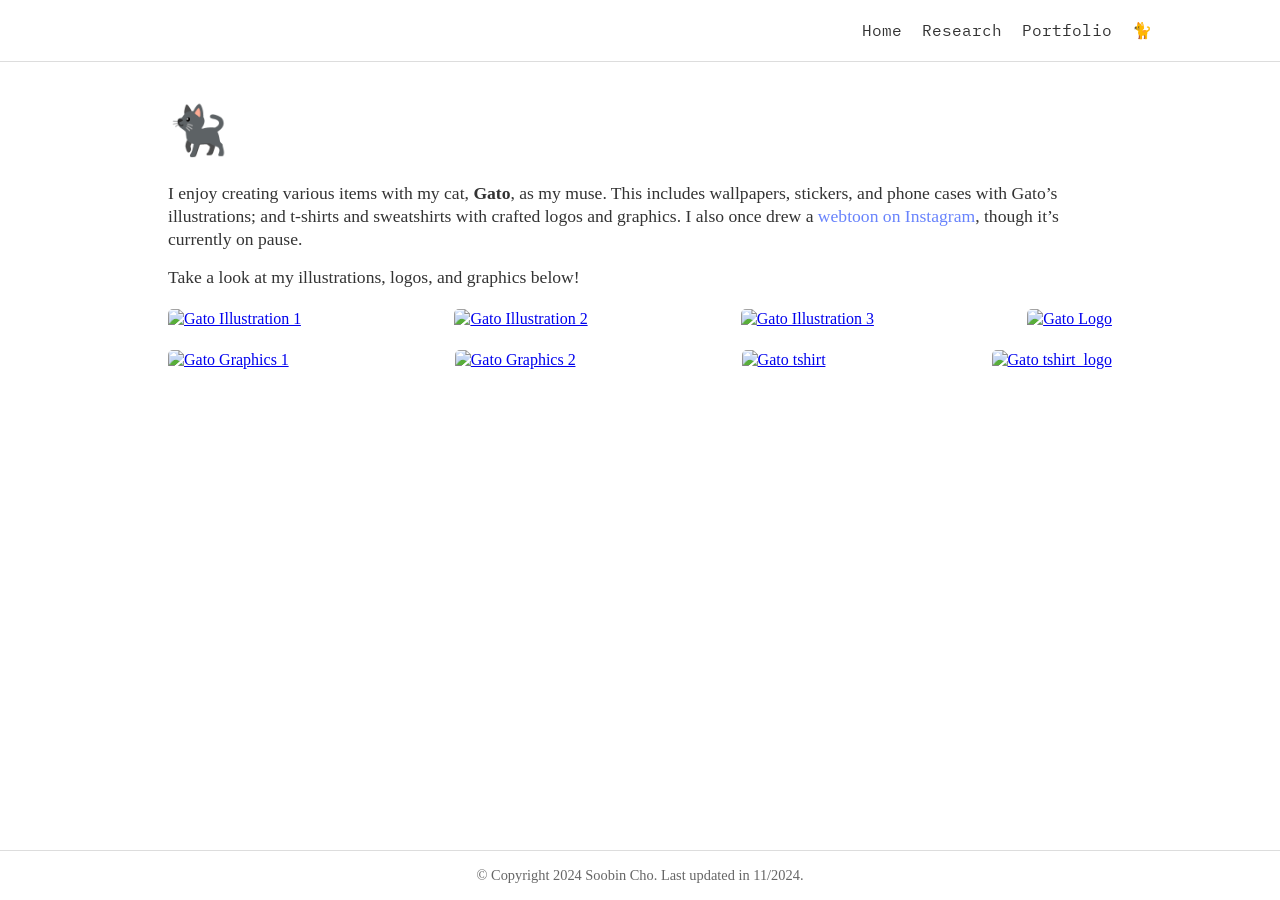
==== gato.html @ 18654264 "Add files via upload" ====
<!DOCTYPE html>

<html lang="en">

<head>
    <meta http-equiv="Content-Type" content="text/html; charset=UTF-8">
    <meta name="viewport" content="width=device-width, initial-scale=1.0">
    <link rel="shortcut icon" href="data:image/svg+xml,<svg xmlns=%22http://www.w3.org/2000/svg%22 viewBox=%220 0 32 32%22><text y=%2228%22 font-size=%2224%22>🐈‍⬛</text></svg>">
    <link href="https://fonts.googleapis.com/css2?family=IBM+Plex+Mono:wght@400;700&display=swap" rel="stylesheet">
    
    <title>Soobin Cho - Gato</title>
    <style>
        /* Reset and body styling */
        * {
            margin: 0;
            padding: 0;
            box-sizing: border-box;
        }

        html, body {
            height: 100%; /* Make sure the body takes the full viewport height */
            display: flex;
            flex-direction: column;
        }
        
        body {
            font-family: message-box;
            background-color: #ffffff;
            color: #333;
            line-height: 1.3;
        }

        /* Navigation Bar Styling */
        .navbar {
            position: fixed;
            top: 0;
            left: 0;
            width: 100%;
            display: flex;
            justify-content: flex-end;
            padding: 20px 10%;
            font-family: 'IBM Plex Mono', monospace;
            font-size: 1em;
            background-color: rgba(255, 255, 255, 0.8);
            border-bottom: 1px solid #ddd;
            z-index: 1000;
        }

        .navbar a {
            color: #6883fc;
            text-decoration: none;
            margin-left: 20px;
        }

        .navbar a:hover {
            text-decoration: underline;
        }

        /* Style for gray links */
        .navbar .gray-link {
            color: #333 !important;
        }

        /* Container for main content */
        .container {
            padding: 100px 10%; /* Matching padding to make the content similar to About page width */
            max-width: 1200px;
            margin: auto;
            flex: 1;
        }

        /* Gato Title and Content */
        .gato-title {
            font-size: 3rem;
            font-weight: bold;
            margin-bottom: 0;
        }

        .content {
            font-size: 1.1em;
            margin-top: 20px;
            line-height: 1.3;
            font-family: message-box;
        }

        .content a {
            color: #6883fc;
            text-decoration: none;
        }

        .content a:hover {
            text-decoration: underline;
        }

        .content p {
            margin-bottom: 15px;
        }

        /* Image row styling */
        .image-row {
            display: flex;
            justify-content: space-between;
            gap: 10px;
            margin-top: 20px;
        }

        .image-row img {
            width: 100%;
            max-width: 200px; /* Adjust based on desired image size */
            height: auto;
            aspect-ratio: 1 / 1; /* Makes sure each image is square */
            border-radius: 5px;
            object-fit: cover;
            cursor: pointer;
        }

        /* Footer styling */
        .footer {
            text-align: center;
            padding: 15px 0;
            font-size: 0.9rem;
            color: #666;
            border-top: 1px solid #ddd;
            margin-top: auto;
        }
    </style>
</head>
<body>

    <!-- Navigation Bar -->
    <nav class="navbar">
        <a href="index.html" class="gray-link">Home</a>
        <a href="research.html" class="gray-link">Research</a>
        <a href="portfolio.html" class="gray-link">Portfolio</a>
        <a href="gato.html">🐈‍</a>
    </nav>

    <div class="container">
        <h1 class="gato-title">🐈‍⬛</h1>
        <div class="content">
            <p>I enjoy creating various items with my cat, <strong>Gato</strong>, as my muse. This includes wallpapers, stickers, and phone cases with Gato’s illustrations; and t-shirts and sweatshirts with crafted logos and graphics. I also once drew a <a href="https://www.instagram.com/chaos.gato?igsh=dWFub2l0azJ3Z2lh&utm_source=qr">webtoon on Instagram</a>, though it’s currently on pause.</p>
            <p>Take a look at my illustrations, logos, and graphics below!</p>
        </div>

        <!-- Image Row -->
        <div class="image-row">
            <a href="img/illustration(1).PNG" target="_blank"><img src="img/illustration(1).PNG" alt="Gato Illustration 1"></a>
            <a href="img/illustration(2).PNG" target="_blank"><img src="img/illustration(2).PNG" alt="Gato Illustration 2"></a>
            <a href="img/illustration(3).PNG" target="_blank"><img src="img/illustration(3).PNG" alt="Gato Illustration 3"></a>
            <a href="img/logo.PNG" target="_blank"><img src="img/logo.PNG" alt="Gato Logo"></a>
        </div>
        <div class="image-row">
            <a href="img/graphics_nospark.PNG" target="_blank"><img src="img/graphics_nospark.PNG" alt="Gato Graphics 1"></a>
            <a href="img/graphics_spark.PNG" target="_blank"><img src="img/graphics_spark.PNG" alt="Gato Graphics 2"></a>
            <a href="img/tshirt.PNG" target="_blank"><img src="img/tshirt.PNG" alt="Gato tshirt"></a>
            <a href="img/tshirt_logo.PNG" target="_blank"><img src="img/tshirt_logo.PNG" alt="Gato tshirt_logo"></a>
        </div>
    </div>

    <!-- Footer -->
    <div class="footer">
        &copy; Copyright 2024 Soobin Cho. Last updated in 11/2024.
    </div>

</body>
</html>
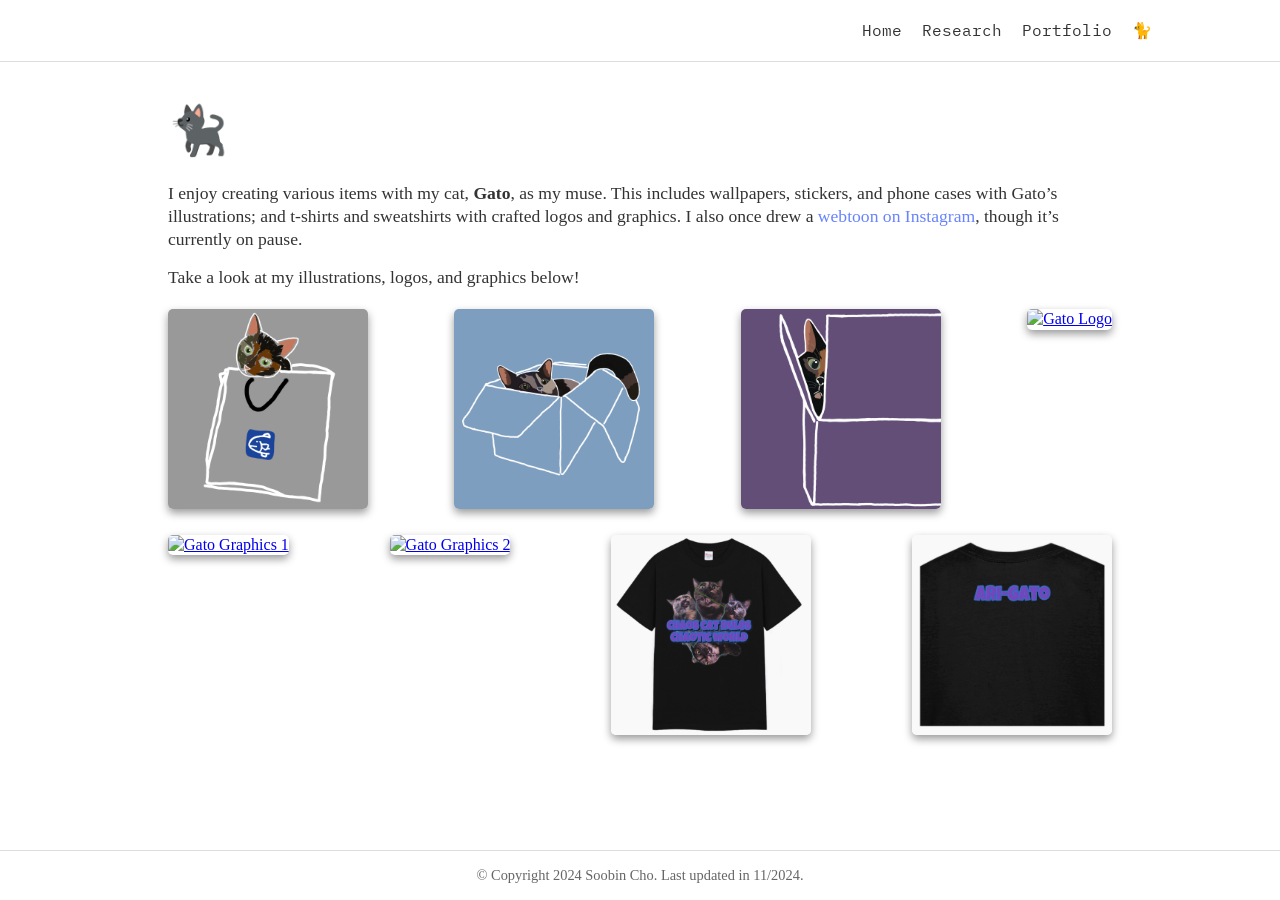
==== commit 3a1bd583: "Update gato.html" ====
--- a/gato.html
+++ b/gato.html
@@ -112,6 +112,7 @@
             border-radius: 5px;
             object-fit: cover;
             cursor: pointer;
+            box-shadow: 0px 4px 8px rgba(0, 0, 0, 0.4);
         }
 
         /* Footer styling */
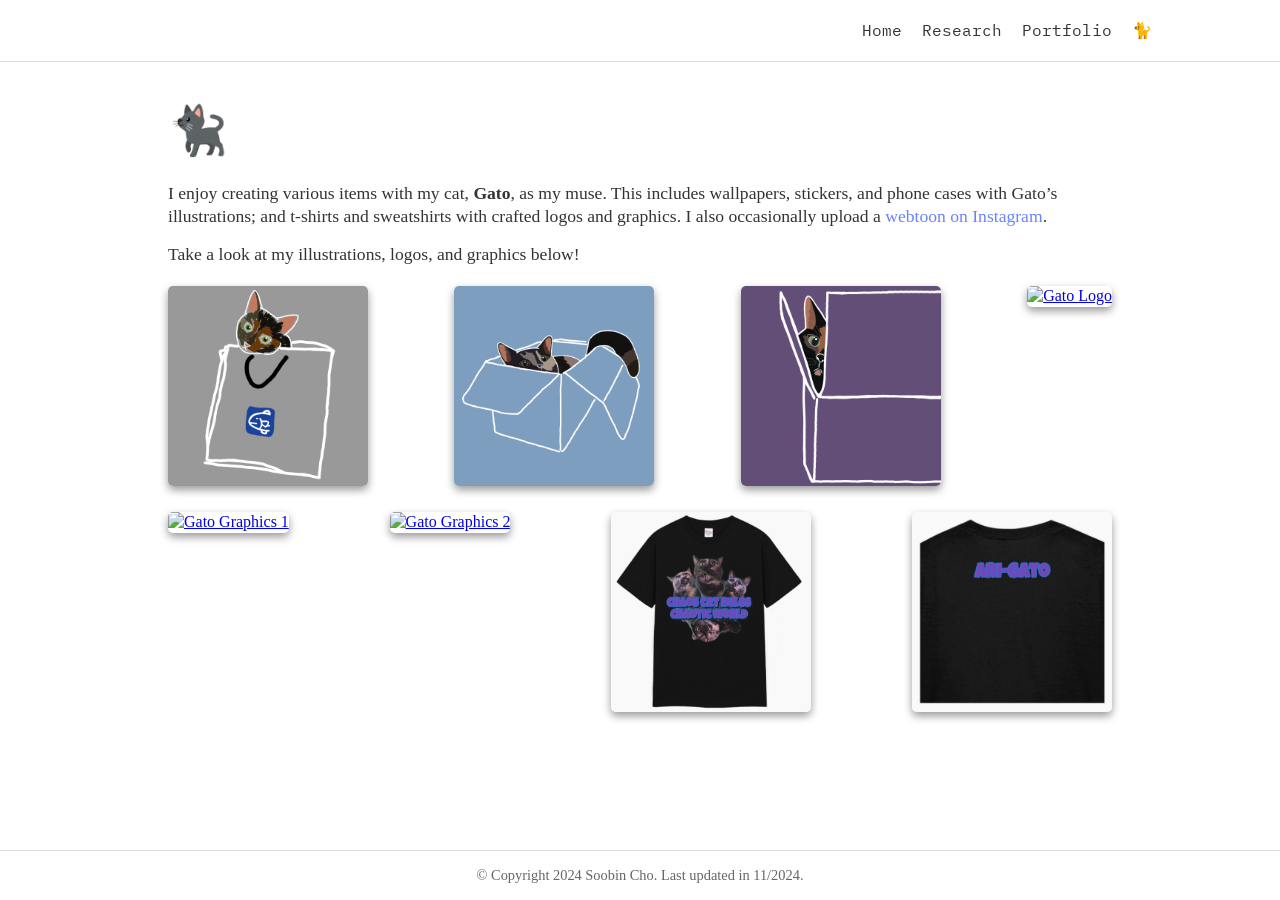
==== commit 680f2e5a: "Update gato.html" ====
--- a/gato.html
+++ b/gato.html
@@ -7,6 +7,16 @@
     <meta name="viewport" content="width=device-width, initial-scale=1.0">
     <link rel="shortcut icon" href="data:image/svg+xml,<svg xmlns=%22http://www.w3.org/2000/svg%22 viewBox=%220 0 32 32%22><text y=%2228%22 font-size=%2224%22>🐈‍⬛</text></svg>">
     <link href="https://fonts.googleapis.com/css2?family=IBM+Plex+Mono:wght@400;700&display=swap" rel="stylesheet">
+
+    <!-- Google tag (gtag.js) -->
+    <script async src="https://www.googletagmanager.com/gtag/js?id=G-E93E698XH8"></script>
+    <script>
+        window.dataLayer = window.dataLayer || [];
+        function gtag(){dataLayer.push(arguments);}
+        gtag('js', new Date());
+
+        gtag('config', 'G-E93E698XH8');
+    </script>
     
     <title>Soobin Cho - Gato</title>
     <style>
@@ -139,7 +149,7 @@
     <div class="container">
         <h1 class="gato-title">🐈‍⬛</h1>
         <div class="content">
-            <p>I enjoy creating various items with my cat, <strong>Gato</strong>, as my muse. This includes wallpapers, stickers, and phone cases with Gato’s illustrations; and t-shirts and sweatshirts with crafted logos and graphics. I also once drew a <a href="https://www.instagram.com/chaos.gato?igsh=dWFub2l0azJ3Z2lh&utm_source=qr">webtoon on Instagram</a>, though it’s currently on pause.</p>
+            <p>I enjoy creating various items with my cat, <strong>Gato</strong>, as my muse. This includes wallpapers, stickers, and phone cases with Gato’s illustrations; and t-shirts and sweatshirts with crafted logos and graphics. I also occasionally upload a <a href="https://www.instagram.com/chaos.gato?igsh=dWFub2l0azJ3Z2lh&utm_source=qr">webtoon on Instagram</a>.</p>
             <p>Take a look at my illustrations, logos, and graphics below!</p>
         </div>
 
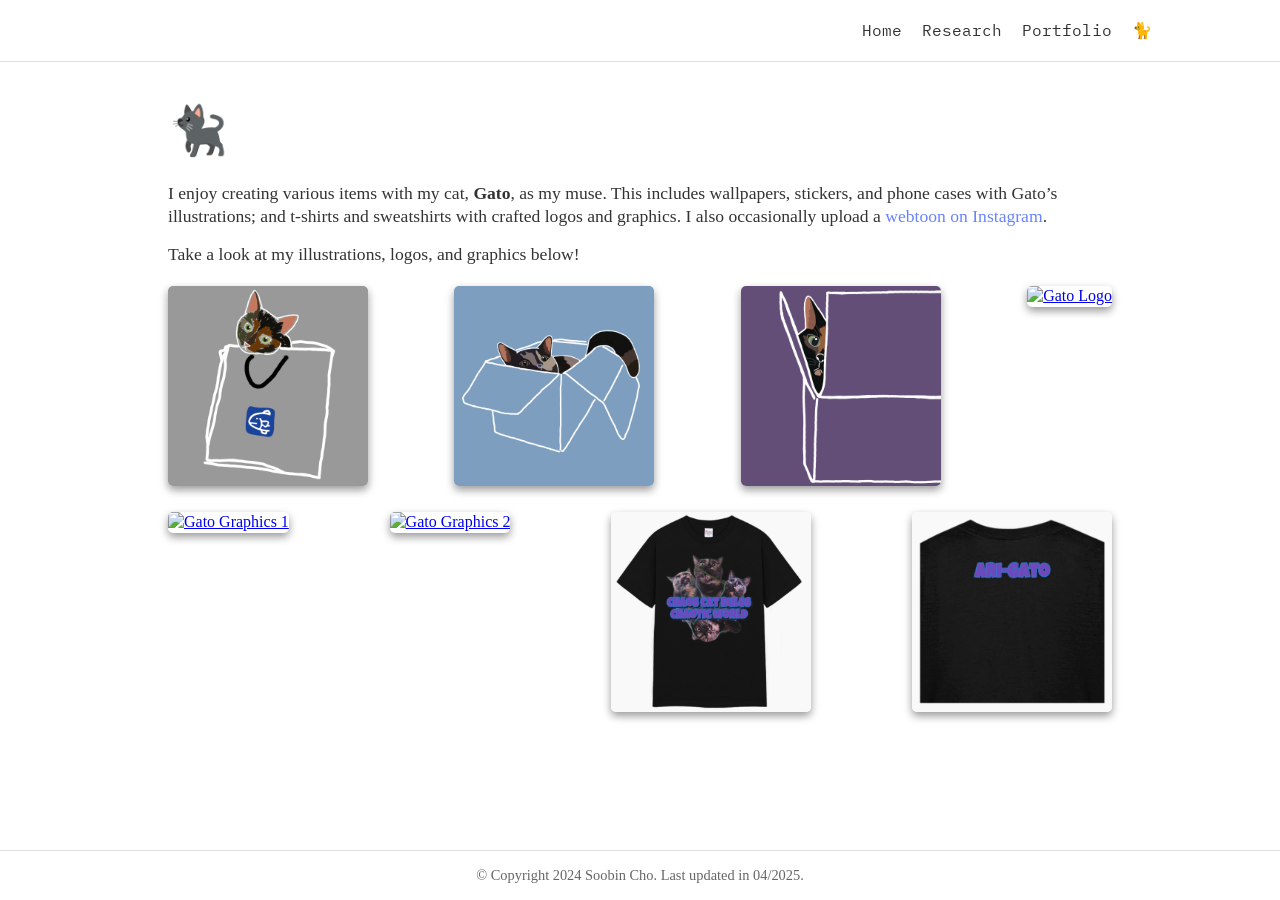
==== commit 874af838: "Update gato.html" ====
--- a/gato.html
+++ b/gato.html
@@ -170,7 +170,7 @@
 
     <!-- Footer -->
     <div class="footer">
-        &copy; Copyright 2024 Soobin Cho. Last updated in 11/2024.
+        &copy; Copyright 2024 Soobin Cho. Last updated in 04/2025.
     </div>
 
 </body>
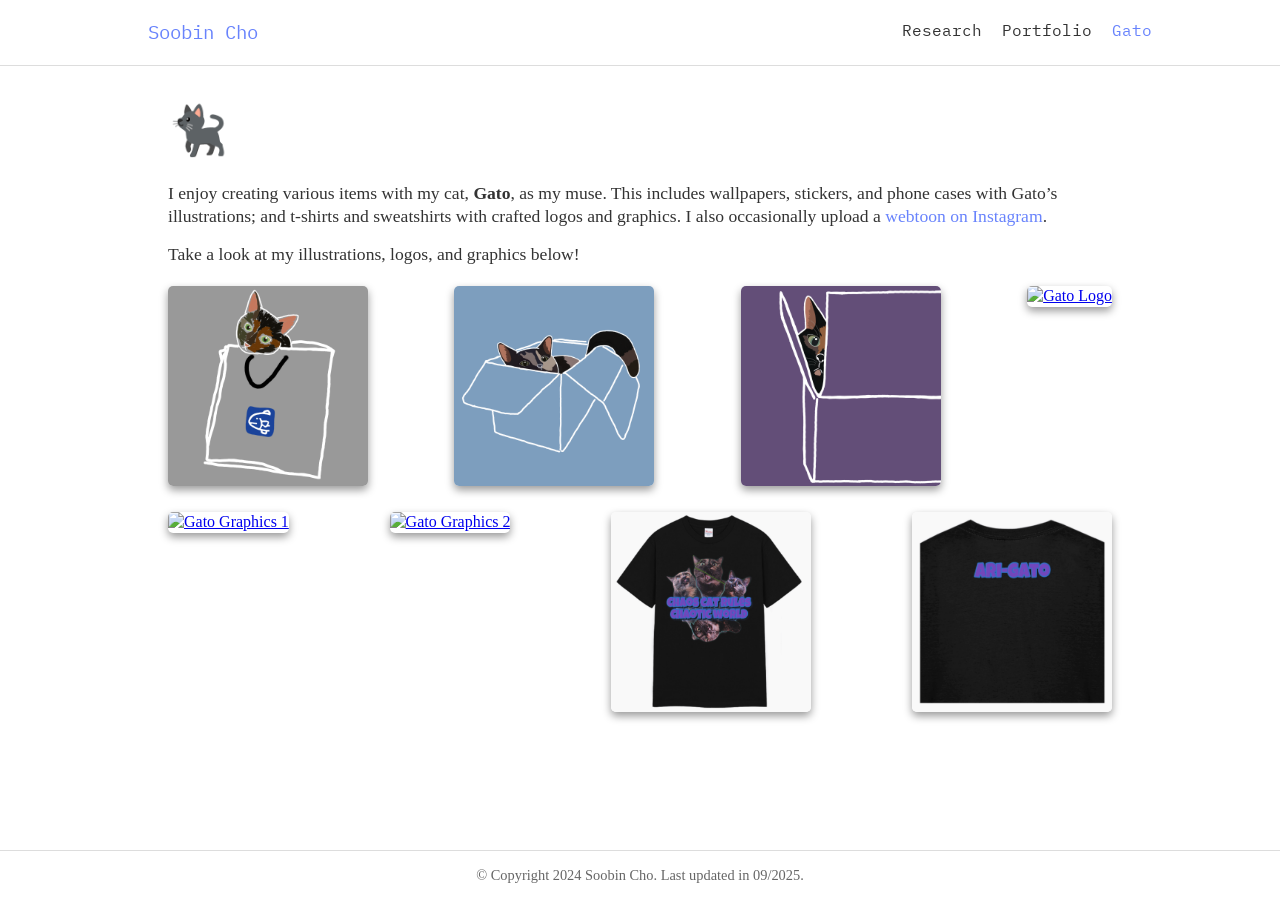
==== commit de1164c8: "Add files via upload" ====
--- a/gato.html
+++ b/gato.html
@@ -7,7 +7,7 @@
     <meta name="viewport" content="width=device-width, initial-scale=1.0">
     <link rel="shortcut icon" href="data:image/svg+xml,<svg xmlns=%22http://www.w3.org/2000/svg%22 viewBox=%220 0 32 32%22><text y=%2228%22 font-size=%2224%22>🐈‍⬛</text></svg>">
     <link href="https://fonts.googleapis.com/css2?family=IBM+Plex+Mono:wght@400;700&display=swap" rel="stylesheet">
-
+    
     <!-- Google tag (gtag.js) -->
     <script async src="https://www.googletagmanager.com/gtag/js?id=G-E93E698XH8"></script>
     <script>
@@ -17,7 +17,7 @@
 
         gtag('config', 'G-E93E698XH8');
     </script>
-    
+
     <title>Soobin Cho - Gato</title>
     <style>
         /* Reset and body styling */
@@ -69,6 +69,11 @@
         /* Style for gray links */
         .navbar .gray-link {
             color: #333 !important;
+        }
+
+        .navbar .home-link {
+            margin-right: auto;
+            font-size: 1.2em;
         }
 
         /* Container for main content */
@@ -140,16 +145,16 @@
 
     <!-- Navigation Bar -->
     <nav class="navbar">
-        <a href="index.html" class="gray-link">Home</a>
+        <a href="index.html" class="home-link">Soobin Cho</a>
         <a href="research.html" class="gray-link">Research</a>
         <a href="portfolio.html" class="gray-link">Portfolio</a>
-        <a href="gato.html">🐈‍</a>
+        <a href="gato.html">Gato</a>
     </nav>
 
     <div class="container">
         <h1 class="gato-title">🐈‍⬛</h1>
         <div class="content">
-            <p>I enjoy creating various items with my cat, <strong>Gato</strong>, as my muse. This includes wallpapers, stickers, and phone cases with Gato’s illustrations; and t-shirts and sweatshirts with crafted logos and graphics. I also occasionally upload a <a href="https://www.instagram.com/chaos.gato?igsh=dWFub2l0azJ3Z2lh&utm_source=qr">webtoon on Instagram</a>.</p>
+            <p>I enjoy creating various items with my cat, <strong>Gato</strong>, as my muse. This includes wallpapers, stickers, and phone cases with Gato’s illustrations; and t-shirts and sweatshirts with crafted logos and graphics. I also occasionally upload a <a href="https://www.instagram.com/chaos.gato?igsh=dWFub2l0azJ3Z2lh&utm_source=qr" target="_blank">webtoon on Instagram</a>.</p>
             <p>Take a look at my illustrations, logos, and graphics below!</p>
         </div>
 
@@ -170,7 +175,7 @@
 
     <!-- Footer -->
     <div class="footer">
-        &copy; Copyright 2024 Soobin Cho. Last updated in 04/2025.
+        &copy; Copyright 2024 Soobin Cho. Last updated in 09/2025.
     </div>
 
 </body>
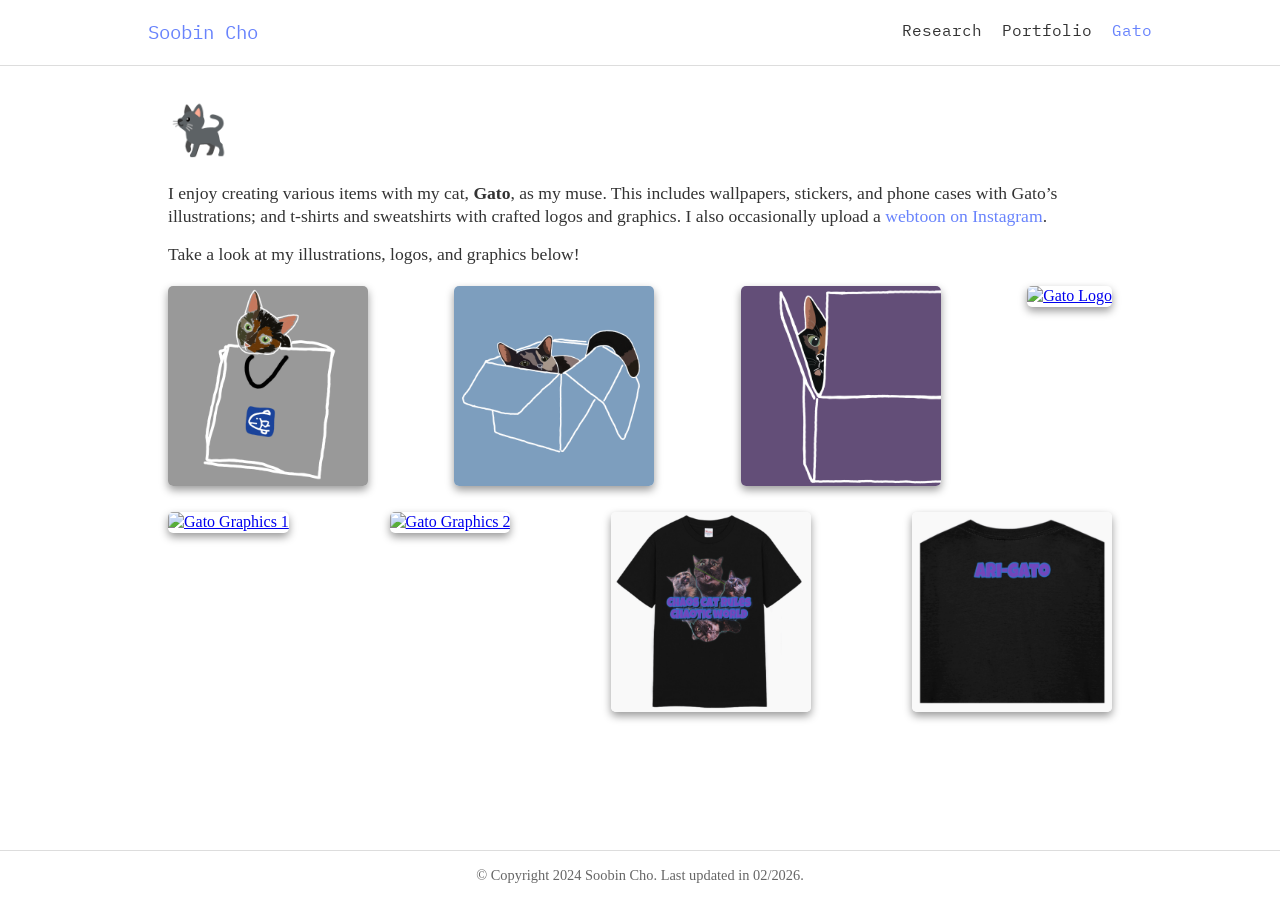
==== commit d3811c5b: "Update gato.html" ====
--- a/gato.html
+++ b/gato.html
@@ -175,7 +175,7 @@
 
     <!-- Footer -->
     <div class="footer">
-        &copy; Copyright 2024 Soobin Cho. Last updated in 09/2025.
+        &copy; Copyright 2024 Soobin Cho. Last updated in 02/2026.
     </div>
 
 </body>
